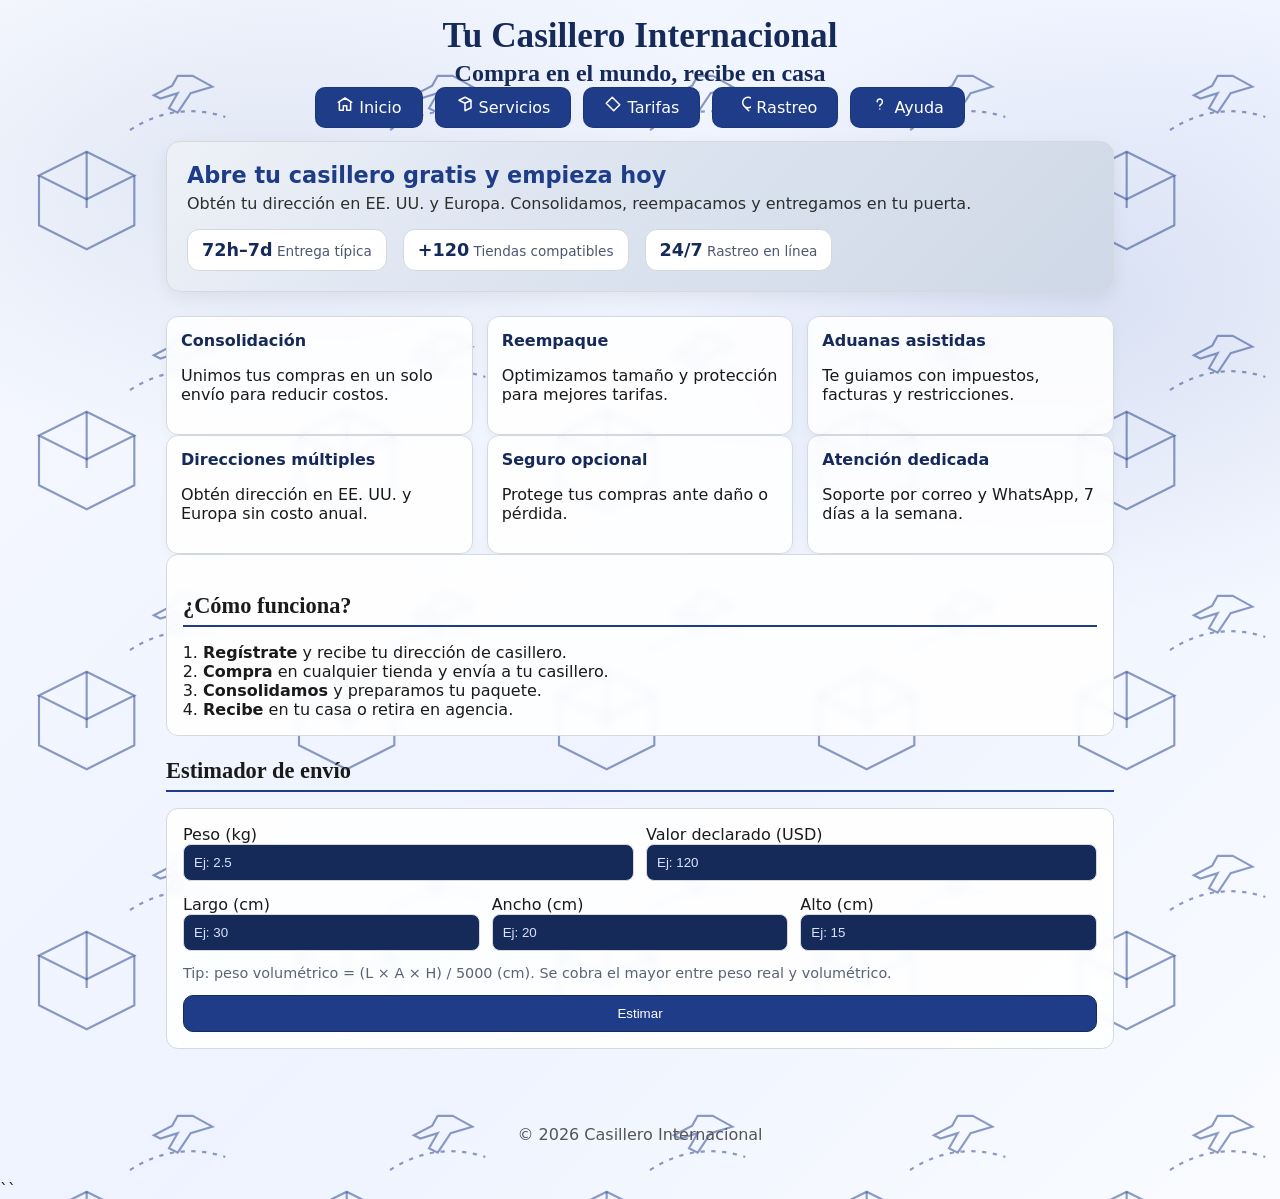
==== II Avance/index.html @ c9e2ac5c "Agregar archivos HTML, CSS y JS para la estructura del proyecto y eliminar diagramas de clases obsol" ====
<!DOCTYPE html>
<html lang="es">
<head>
  <meta charset="UTF-8" />
  <meta name="viewport" content="width=device-width, initial-scale=1" />
  <title>Casillero Internacional</title>
  <link rel="stylesheet" href="style.css" />
</head>

<body class="is-index">
  <header>
    <h1 id="main-title" class="title">Tu Casillero Internacional</h1>
    <h2 class="title">Compra en el mundo, recibe en casa</h2>

    <!-- Menú -->
    <nav class="nav-menu" aria-label="Navegación principal">
      <ul class="nav-list">
        
        <li>
  <a class="nav-item" href="index.html">
    <svg xmlns="http://www.w3.org/2000/svg" 
         width="18" height="18" 
         fill="none" 
         viewBox="0 0 24 24" 
         stroke="currentColor">
      <path stroke-linecap="round" stroke-linejoin="round" stroke-width="2"
        d="M3 9.75L12 4l9 5.75M4.5 10.5V19.5a.75.75 0 00.75.75h4.5v-6h4.5v6h4.5a.75.75 0 00.75-.75V10.5" />
    </svg>
    Inicio
  </a>
</li>
        <li>
  <a class="nav-item" href="#servicios">
    <svg xmlns="http://www.w3.org/2000/svg" 
         width="18" height="18" 
         fill="none" 
         viewBox="0 0 24 24" 
         stroke="currentColor">
      <path stroke-linecap="round" stroke-linejoin="round" stroke-width="2"
        d="M20 7l-8-4-8 4m16 0v10l-8 4m8-14l-8 4m0 0l-8-4m8 4v10" />
    </svg>
    Servicios
  </a>
</li>
        <li>
  <a class="nav-item" href="#tarifas">
    <svg xmlns="http://www.w3.org/2000/svg" 
         width="18" height="18" 
         fill="none" 
         viewBox="0 0 24 24" 
         stroke="currentColor">
      <path stroke-linecap="round" stroke-linejoin="round" stroke-width="2"
        d="M7 7h.01M3 11l8-8 10 10-8 8L3 11z" />
    </svg>
    Tarifas
  </a>
</li>
       <li>
  <a class="nav-item" href="rastreo.html">
    <svg xmlns="http://www.w3.org/2000/svg" 
         width="18" height="18" 
         fill="none" 
         viewBox="0 0 24 24" 
         stroke="currentColor">
      <path stroke-linecap="round" stroke-linejoin="round" stroke-width="2"
        d="M15 15l6 6m-6-6a7 7 0 1110-10 7 7 0 01-10 10z" />
    </svg>
    Rastreo
  </a>
</li>
        <li>
  <a class="nav-item" href="#ayuda">
    <svg xmlns="http://www.w3.org/2000/svg" 
         width="18" height="18" 
         fill="none" 
         viewBox="0 0 24 24" 
         stroke="currentColor">
      <path stroke-linecap="round" stroke-linejoin="round" stroke-width="2"
        d="M8.227 9a3.5 3.5 0 116.546 1.5c0 2-3 2-3 4m0 4h.01" />
    </svg>
    Ayuda
  </a>
</li>
      </ul>
    </nav>
  </header>

  <main>
    <section class="hero">
      <div class="hero-content">
        <h3>Abre tu casillero gratis y empieza hoy</h3>
        <p>Obtén tu dirección en EE. UU. y Europa. Consolidamos, reempacamos y entregamos en tu puerta.</p>

      <ul class="kpis">
        <li><strong>72h–7d</strong><span> Entrega típica</span></li>
        <li><strong>+120</strong><span> Tiendas compatibles</span></li>
        <li><strong>24/7</strong><span> Rastreo en línea</span></li>
      </ul>
    </section>

    <!-- Servicios (se queda en el index) -->
    <section id="servicios" class="cards-grid">
      <article class="card">
        <h4>Consolidación</h4>
        <p>Unimos tus compras en un solo envío para reducir costos.</p>
      </article>
      <article class="card">
        <h4>Reempaque</h4>
        <p>Optimizamos tamaño y protección para mejores tarifas.</p>
      </article>
      <article class="card">
        <h4>Aduanas asistidas</h4>
        <p>Te guiamos con impuestos, facturas y restricciones.</p>
      </article>
    </section>

    <!-- Tarjetas extra opcionales en servicios -->
    <section class="cards-grid">
      <article class="card">
        <h4>Direcciones múltiples</h4>
        <p>Obtén dirección en EE. UU. y Europa sin costo anual.</p>
      </article>
      <article class="card">
        <h4>Seguro opcional</h4>
        <p>Protege tus compras ante daño o pérdida.</p>
      </article>
      <article class="card">
        <h4>Atención dedicada</h4>
        <p>Soporte por correo y WhatsApp, 7 días a la semana.</p>
      </article>
    </section>

    <!-- ¿Cómo funciona? (informativo) -->
    <section class="steps">
      <h3 class="section-title">¿Cómo funciona?</h3>
      <ol>
        <li><strong>Regístrate</strong> y recibe tu dirección de casillero.</li>
        <li><strong>Compra</strong> en cualquier tienda y envía a tu casillero.</li>
        <li><strong>Consolidamos</strong> y preparamos tu paquete.</li>
        <li><strong>Recibe</strong> en tu casa o retira en agencia.</li>
      </ol>
    </section>

    <!-- Tarifas (se queda en el index) -->
    <section id="tarifas">
      <h3 class="section-title">Estimador de envío</h3>

      <!-- Estimador simple -->
      <form class="form-estimator" action="#">
        <div class="grid-2">
          <div>
            <label for="peso">Peso (kg)</label>
            <input class="form-input input-dark" type="number" id="peso" name="peso" min="0" step="0.1" placeholder="Ej: 2.5" required />
          </div>
          <div>
            <label for="valor">Valor declarado (USD)</label>
            <input class="form-input input-dark" type="number" id="valor" name="valor" min="0" step="1" placeholder="Ej: 120" required />
          </div>
        </div>

        <div class="grid-3">
          <div>
            <label for="largo">Largo (cm)</label>
            <input class="form-input input-dark" type="number" id="largo" min="0" step="1" placeholder="Ej: 30" />
          </div>
          <div>
            <label for="ancho">Ancho (cm)</label>
            <input class="form-input input-dark" type="number" id="ancho" min="0" step="1" placeholder="Ej: 20" />
          </div>
          <div>
            <label for="alto">Alto (cm)</label>
            <input class="form-input input-dark" type="number" id="alto" min="0" step="1" placeholder="Ej: 15" />
          </div>
        </div>

        <p class="hint">Tip: peso volumétrico = (L × A × H) / 5000 (cm). Se cobra el mayor entre peso real y volumétrico.</p>

        <button class="submit-button" type="submit">Estimar</button>
      </form>
    </section>
  </main>

  <footer class="footer">
    <p>&copy; 2026 Casillero Internacional </p>
  </footer>
</body>
</html>
``
---- II Avance/style.css ----
/* ----------------------  Paleta general ---------------------- */
:root {
  --color-bg: #f5f7fa;
  --color-primary: #1f3c88;
  --color-primary-dark: #162a5a;
  --color-secondary: #4a6fa5;
  --color-accent: #ffc857;
  --color-text: #1a1a1a;
  --color-white: #ffffff;
  --color-border: #d5d9df;
}

/* ----------------------  Base y layout ---------------------- */
body {
  background-color: var(--color-bg);
  margin: 0;
  font-family: system-ui, -apple-system, "Segoe UI", Roboto, Arial;
  color: var(--color-text);
}
body.is-index {
  /* No hace falta cambiar tu :root, usamos tu paleta */
  background-color: var(--color-bg);

  background-image:
    url("data:image/svg+xml,%3Csvg xmlns='http://www.w3.org/2000/svg' width='240' height='240' viewBox='0 0 240 240'%3E%3Cg fill='none' stroke='%231f3c88' stroke-opacity='0.50' stroke-width='2'%3E%3C!-- caja --%3E%3Cpath d='M36 162l44-22 44 22-44 22z'/%3E%3Cpath d='M36 162v46l44 22 44-22v-46'/%3E%3Cpath d='M80 140v52'/%3E%3C!-- avion (simple) --%3E%3Cpath d='M178 70l18 10-20 6-12 18-8-4 8-14-16 5-6-3 17-9 5-9z'/%3E%3C!-- linea punteada --%3E%3Cpath stroke-dasharray='4 6' d='M120 120c28-18 58-22 88-12'/%3E%3C/g%3E%3C/svg%3E"),
    radial-gradient(900px 500px at 20% 15%, rgba(74, 111, 165, 0.12), transparent 55%),
    radial-gradient(800px 520px at 85% 25%, rgba(31, 60, 136, 0.10), transparent 60%),
    linear-gradient(135deg, #f7f9ff 0%, #eef3ff 55%, #f9fbff 100%);

  background-repeat: repeat, no-repeat, no-repeat, no-repeat;
  background-size: 260px 260px, auto, auto, auto;
  background-position: 0 0, left top, right top, center;
}

/* Opcional: deja ver el fondo con transparencia sutil en tarjetas */
body.is-index .card,
body.is-index .steps,
body.is-index .form-box,
body.is-index .form-estimator,
body.is-index .form-track {
  background: rgba(255, 255, 255, 0.88);
  backdrop-filter: blur(4px);
}

main {
  max-width: 980px;
  margin: 0 auto 40px;
  padding: 0 16px;
  box-sizing: border-box;
}

/* ----------------------  Títulos ---------------------- */
.title {
  text-align: center;
  color: var(--color-primary-dark);
  font-family: "Times New Roman", serif;
  margin: 0;
}

#main-title {
  font-size: 2.2rem;
  margin: 1rem 0 0.25rem;
}

.section-title {
  font-family: "Times New Roman", serif;
  font-size: 1.4rem;
  font-weight: 700;
  padding-bottom: 6px;
  margin: 22px 0 16px;
  border-bottom: 2px solid var(--color-primary);
}

/* ----------------------  Menú ---------------------- */
.nav-list {
  list-style: none;
  padding: 0;
  margin: 0.5rem 0 1.5rem;
  display: flex;
  justify-content: center;
  gap: 12px;
  flex-wrap: wrap;
}

.nav-item,
.nav-menu a {
  text-decoration: none;
  background-color: var(--color-primary);
  padding: 10px 20px;
  border-radius: 10px;
  color: var(--color-white);
  transition: background-color 0.15s ease, transform 0.05s ease;
  border: 1px solid rgba(0, 0, 0, 0.1);
}

.nav-item:hover,
.nav-menu a:hover {
  background-color: var(--color-primary-dark);
}

.nav-item:active,
.nav-menu a:active {
  transform: translateY(1px);
}

/* ----------------------  Hero principal ---------------------- */
.hero {
  background: linear-gradient(135deg, #eef2f7 0%, #dfe6f2 35%, #cfd8e6 100%);
  border: 1px solid var(--color-border);
  border-radius: 14px;
  padding: 20px;
  margin: 14px 0 24px;
  box-shadow: 0 6px 18px rgba(0, 0, 0, 0.06);
}

.hero-content h3 {
  margin: 0 0 6px;
  font-size: 1.4rem;
  color: var(--color-primary);
}

.hero-content p {
  margin: 0 0 12px;
  color: #2e2e2e;
}

.cta {
  background: var(--color-secondary);
  padding: 10px 18px;
  border-radius: 10px;
  text-decoration: none;
  color: var(--color-white);
  display: inline-block;
  transition: background-color 0.15s ease;
}

.cta:hover {
  background: var(--color-primary-dark);
}

.kpis {
  margin: 16px 0 0;
  padding: 0;
  list-style: none;
  display: flex;
  gap: 16px;
  flex-wrap: wrap;
}

.kpis li {
  background: var(--color-white);
  border: 1px solid var(--color-border);
  border-radius: 12px;
  padding: 10px 14px;
  min-width: 120px;
  text-align: center;
}

.kpis strong {
  font-size: 1.1rem;
  color: var(--color-primary-dark);
}

.kpis span {
  font-size: 0.85rem;
  color: #4c5870;
}

/* ----------------------  Cards / Beneficios ---------------------- */
.cards-grid {
  display: grid;
  grid-template-columns: repeat(3, 1fr);
  gap: 14px;
}

.card {
  background: var(--color-white);
  border: 1px solid var(--color-border);
  border-radius: 12px;
  padding: 14px;
  box-shadow: 0 4px 12px rgba(0, 0, 0, 0.04);
}

.card h4 {
  margin: 0 0 6px;
  color: var(--color-primary-dark);
}

/* ----------------------  Pasos ---------------------- */
.steps {
  background: var(--color-white);
  border: 1px solid var(--color-border);
  border-radius: 12px;
  padding: 16px;
}

.steps ol {
  margin: 0;
  padding-left: 20px;
}

/* ----------------------  Formularios ---------------------- */
.form-box,
.form-estimator,
.form-track {
  background: var(--color-white);
  padding: 16px;
  border-radius: 12px;
  border: 1px solid var(--color-border);
  display: grid;
  gap: 14px;
}

.form-input {
  width: 100%;
  padding: 10px;
  border-radius: 8px;
  box-sizing: border-box;
  border: 1px solid var(--color-border);
}

.input-dark {
  background-color: var(--color-primary-dark);
  color: var(--color-white);
}

.input-dark::placeholder {
  color: #d9e3ff;
}

.submit-button {
  padding: 10px 20px;
  border-radius: 10px;
  border: 1px solid var(--color-primary-dark);
  background-color: var(--color-primary);
  color: var(--color-white);
  cursor: pointer;
  transition: background-color 0.15s ease;
}

.submit-button:hover {
  background-color: var(--color-primary-dark);
}

.grid-2 {
  display: grid;
  grid-template-columns: repeat(2, 1fr);
  gap: 12px;
}

.grid-3 {
  display: grid;
  grid-template-columns: repeat(3, 1fr);
  gap: 12px;
}

.hint {
  font-size: 0.9rem;
  color: #5a6477;
  margin: 0;
}

/* ----------------------  FAQ ---------------------- */
.faq {
  background: var(--color-white);
  border-radius: 10px;
  border: 1px solid var(--color-border);
  padding: 10px 14px;
  margin: 8px 0;
}

.faq summary {
  cursor: pointer;
  font-weight: 600;
}

/* ----------------------  Footer ---------------------- */
.footer {
  text-align: center;
  padding: 20px 0;
  color: #555;
}

/* ----------------------  Responsive ---------------------- */
@media (max-width: 860px) {
  .cards-grid {
    grid-template-columns: 1fr 1fr;
  }
}

@media (max-width: 560px) {
  #main-title {
    font-size: 1.8rem;
  }

  .cards-grid {
    grid-template-columns: 1fr;
  }

  .grid-2,
  .grid-3,
  .form-track {
    grid-template-columns: 1fr;
  }
}
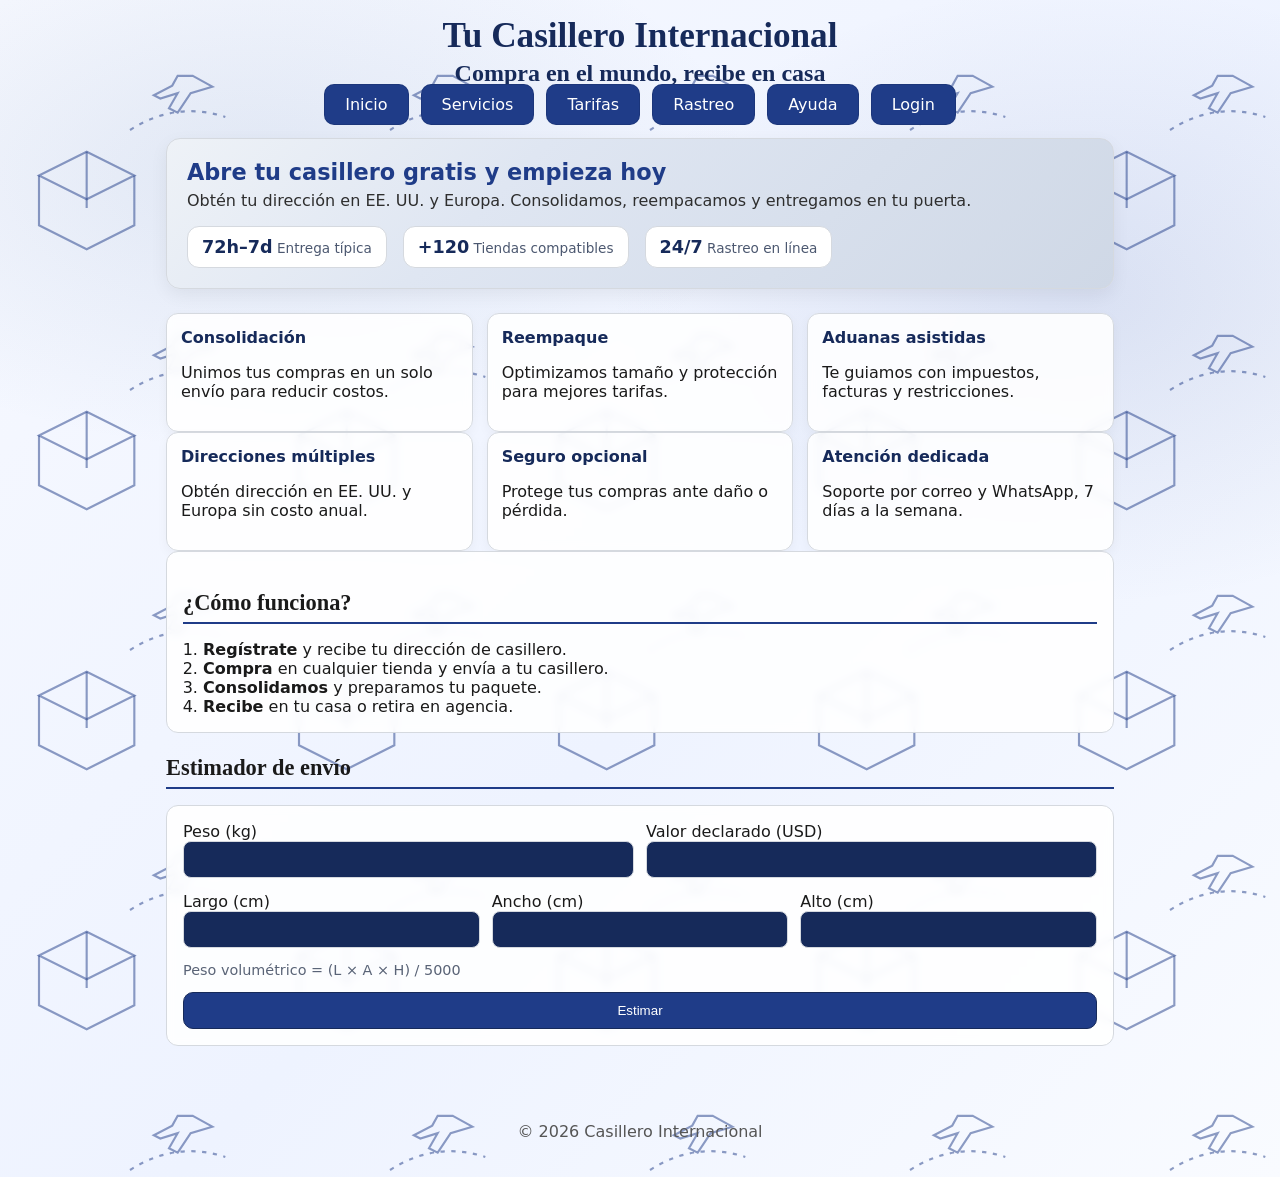
==== commit 7447e3ef: "Mejorar la estructura y formato del archivo index.html, simplificando el menú de navegación y ajusta" ====
--- a/II Avance/index.html
+++ b/II Avance/index.html
@@ -1,188 +1,160 @@
 <!DOCTYPE html>
+
 <html lang="es">
+
 <head>
-  <meta charset="UTF-8" />
-  <meta name="viewport" content="width=device-width, initial-scale=1" />
+  <meta charset="UTF-8">
+  <meta name="viewport" content="width=device-width, initial-scale=1">
   <title>Casillero Internacional</title>
-  <link rel="stylesheet" href="style.css" />
+  <link rel="stylesheet" href="style.css">
 </head>
 
 <body class="is-index">
+
   <header>
+
     <h1 id="main-title" class="title">Tu Casillero Internacional</h1>
     <h2 class="title">Compra en el mundo, recibe en casa</h2>
 
-    <!-- Menú -->
-    <nav class="nav-menu" aria-label="Navegación principal">
+    <nav class="nav-menu">
       <ul class="nav-list">
-        
-        <li>
-  <a class="nav-item" href="index.html">
-    <svg xmlns="http://www.w3.org/2000/svg" 
-         width="18" height="18" 
-         fill="none" 
-         viewBox="0 0 24 24" 
-         stroke="currentColor">
-      <path stroke-linecap="round" stroke-linejoin="round" stroke-width="2"
-        d="M3 9.75L12 4l9 5.75M4.5 10.5V19.5a.75.75 0 00.75.75h4.5v-6h4.5v6h4.5a.75.75 0 00.75-.75V10.5" />
-    </svg>
-    Inicio
-  </a>
-</li>
-        <li>
-  <a class="nav-item" href="#servicios">
-    <svg xmlns="http://www.w3.org/2000/svg" 
-         width="18" height="18" 
-         fill="none" 
-         viewBox="0 0 24 24" 
-         stroke="currentColor">
-      <path stroke-linecap="round" stroke-linejoin="round" stroke-width="2"
-        d="M20 7l-8-4-8 4m16 0v10l-8 4m8-14l-8 4m0 0l-8-4m8 4v10" />
-    </svg>
-    Servicios
-  </a>
-</li>
-        <li>
-  <a class="nav-item" href="#tarifas">
-    <svg xmlns="http://www.w3.org/2000/svg" 
-         width="18" height="18" 
-         fill="none" 
-         viewBox="0 0 24 24" 
-         stroke="currentColor">
-      <path stroke-linecap="round" stroke-linejoin="round" stroke-width="2"
-        d="M7 7h.01M3 11l8-8 10 10-8 8L3 11z" />
-    </svg>
-    Tarifas
-  </a>
-</li>
-       <li>
-  <a class="nav-item" href="rastreo.html">
-    <svg xmlns="http://www.w3.org/2000/svg" 
-         width="18" height="18" 
-         fill="none" 
-         viewBox="0 0 24 24" 
-         stroke="currentColor">
-      <path stroke-linecap="round" stroke-linejoin="round" stroke-width="2"
-        d="M15 15l6 6m-6-6a7 7 0 1110-10 7 7 0 01-10 10z" />
-    </svg>
-    Rastreo
-  </a>
-</li>
-        <li>
-  <a class="nav-item" href="#ayuda">
-    <svg xmlns="http://www.w3.org/2000/svg" 
-         width="18" height="18" 
-         fill="none" 
-         viewBox="0 0 24 24" 
-         stroke="currentColor">
-      <path stroke-linecap="round" stroke-linejoin="round" stroke-width="2"
-        d="M8.227 9a3.5 3.5 0 116.546 1.5c0 2-3 2-3 4m0 4h.01" />
-    </svg>
-    Ayuda
-  </a>
-</li>
+        <li><a class="nav-item" href="index.html">Inicio</a></li>
+        <li><a class="nav-item" href="#servicios">Servicios</a></li>
+        <li><a class="nav-item" href="#tarifas">Tarifas</a></li>
+        <li><a class="nav-item" href="rastreo.html">Rastreo</a></li>
+        <li><a class="nav-item" href="#ayuda">Ayuda</a></li>
+        <li><a class="nav-item" href="login.html">Login</a></li>
       </ul>
     </nav>
+
   </header>
 
   <main>
+
     <section class="hero">
       <div class="hero-content">
+
         <h3>Abre tu casillero gratis y empieza hoy</h3>
         <p>Obtén tu dirección en EE. UU. y Europa. Consolidamos, reempacamos y entregamos en tu puerta.</p>
 
-      <ul class="kpis">
-        <li><strong>72h–7d</strong><span> Entrega típica</span></li>
-        <li><strong>+120</strong><span> Tiendas compatibles</span></li>
-        <li><strong>24/7</strong><span> Rastreo en línea</span></li>
-      </ul>
+        <ul class="kpis">
+          <li><strong>72h–7d</strong><span> Entrega típica</span></li>
+          <li><strong>+120</strong><span> Tiendas compatibles</span></li>
+          <li><strong>24/7</strong><span> Rastreo en línea</span></li>
+        </ul>
+
+      </div>
     </section>
 
-    <!-- Servicios (se queda en el index) -->
     <section id="servicios" class="cards-grid">
+
       <article class="card">
         <h4>Consolidación</h4>
         <p>Unimos tus compras en un solo envío para reducir costos.</p>
       </article>
+
       <article class="card">
         <h4>Reempaque</h4>
         <p>Optimizamos tamaño y protección para mejores tarifas.</p>
       </article>
+
       <article class="card">
         <h4>Aduanas asistidas</h4>
         <p>Te guiamos con impuestos, facturas y restricciones.</p>
       </article>
+
     </section>
 
-    <!-- Tarjetas extra opcionales en servicios -->
     <section class="cards-grid">
+
       <article class="card">
         <h4>Direcciones múltiples</h4>
         <p>Obtén dirección en EE. UU. y Europa sin costo anual.</p>
       </article>
+
       <article class="card">
         <h4>Seguro opcional</h4>
         <p>Protege tus compras ante daño o pérdida.</p>
       </article>
+
       <article class="card">
         <h4>Atención dedicada</h4>
         <p>Soporte por correo y WhatsApp, 7 días a la semana.</p>
       </article>
+
     </section>
 
-    <!-- ¿Cómo funciona? (informativo) -->
     <section class="steps">
       <h3 class="section-title">¿Cómo funciona?</h3>
+
       <ol>
         <li><strong>Regístrate</strong> y recibe tu dirección de casillero.</li>
         <li><strong>Compra</strong> en cualquier tienda y envía a tu casillero.</li>
         <li><strong>Consolidamos</strong> y preparamos tu paquete.</li>
         <li><strong>Recibe</strong> en tu casa o retira en agencia.</li>
       </ol>
+
     </section>
 
-    <!-- Tarifas (se queda en el index) -->
     <section id="tarifas">
+
       <h3 class="section-title">Estimador de envío</h3>
 
-      <!-- Estimador simple -->
-      <form class="form-estimator" action="#">
+      <form class="form-estimator">
+
         <div class="grid-2">
+
           <div>
-            <label for="peso">Peso (kg)</label>
-            <input class="form-input input-dark" type="number" id="peso" name="peso" min="0" step="0.1" placeholder="Ej: 2.5" required />
+            <label>Peso (kg)</label>
+            <input class="form-input input-dark" type="number" id="peso" step="0.1" required>
           </div>
+
           <div>
-            <label for="valor">Valor declarado (USD)</label>
-            <input class="form-input input-dark" type="number" id="valor" name="valor" min="0" step="1" placeholder="Ej: 120" required />
+            <label>Valor declarado (USD)</label>
+            <input class="form-input input-dark" type="number" id="valor" required>
           </div>
+
         </div>
 
         <div class="grid-3">
+
           <div>
-            <label for="largo">Largo (cm)</label>
-            <input class="form-input input-dark" type="number" id="largo" min="0" step="1" placeholder="Ej: 30" />
+            <label>Largo (cm)</label>
+            <input class="form-input input-dark" type="number" id="largo">
           </div>
+
           <div>
-            <label for="ancho">Ancho (cm)</label>
-            <input class="form-input input-dark" type="number" id="ancho" min="0" step="1" placeholder="Ej: 20" />
+            <label>Ancho (cm)</label>
+            <input class="form-input input-dark" type="number" id="ancho">
           </div>
+
           <div>
-            <label for="alto">Alto (cm)</label>
-            <input class="form-input input-dark" type="number" id="alto" min="0" step="1" placeholder="Ej: 15" />
+            <label>Alto (cm)</label>
+            <input class="form-input input-dark" type="number" id="alto">
           </div>
+
         </div>
 
-        <p class="hint">Tip: peso volumétrico = (L × A × H) / 5000 (cm). Se cobra el mayor entre peso real y volumétrico.</p>
+        <p class="hint">
+          Peso volumétrico = (L × A × H) / 5000
+        </p>
 
-        <button class="submit-button" type="submit">Estimar</button>
+        <button class="submit-button">Estimar</button>
+
       </form>
+
+      <div id="estimador-resultado" class="resultado-box"></div>
+
     </section>
+
   </main>
 
   <footer class="footer">
-    <p>&copy; 2026 Casillero Internacional </p>
+    <p>© 2026 Casillero Internacional</p>
   </footer>
+
+  <script src="main.js"></script>
+
 </body>
-</html>
-``+
+</html>
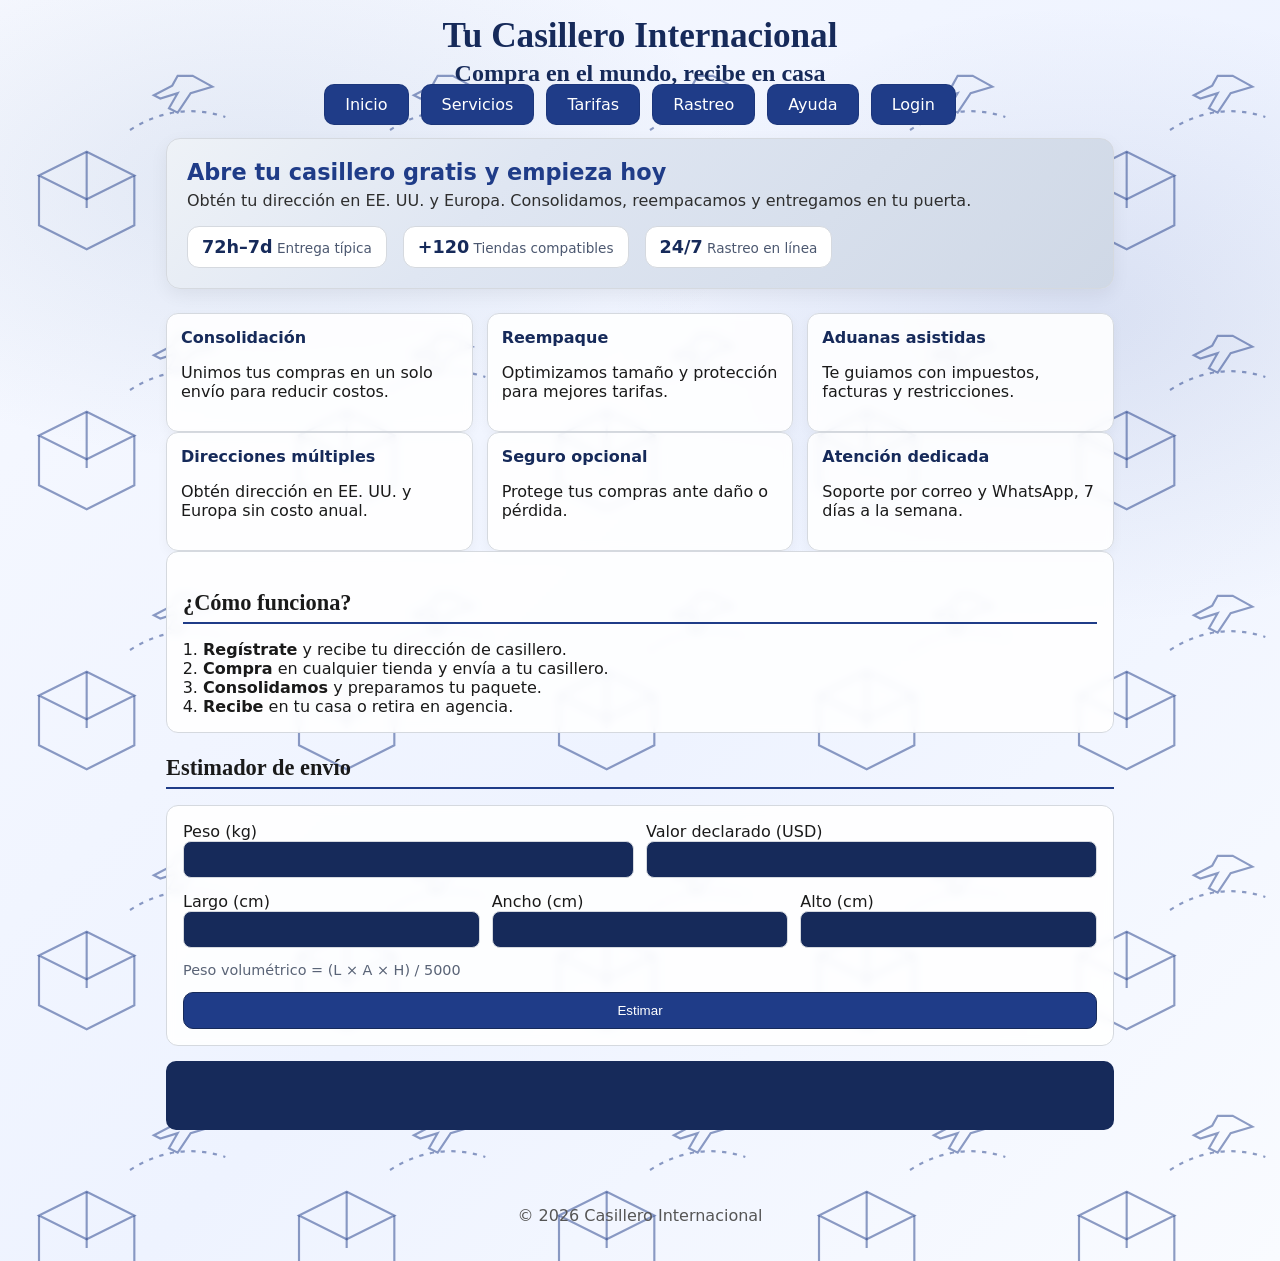
==== commit a45dadb0: "Mejorar la interfaz de usuario en las páginas de login y registro, añadiendo enlaces para crear cuen" ====
--- a/II Avance/index.html
+++ b/II Avance/index.html
@@ -30,10 +30,8 @@
   </header>
 
   <main>
-
     <section class="hero">
       <div class="hero-content">
-
         <h3>Abre tu casillero gratis y empieza hoy</h3>
         <p>Obtén tu dirección en EE. UU. y Europa. Consolidamos, reempacamos y entregamos en tu puerta.</p>
 
@@ -42,12 +40,10 @@
           <li><strong>+120</strong><span> Tiendas compatibles</span></li>
           <li><strong>24/7</strong><span> Rastreo en línea</span></li>
         </ul>
-
       </div>
     </section>
 
     <section id="servicios" class="cards-grid">
-
       <article class="card">
         <h4>Consolidación</h4>
         <p>Unimos tus compras en un solo envío para reducir costos.</p>
@@ -62,11 +58,9 @@
         <h4>Aduanas asistidas</h4>
         <p>Te guiamos con impuestos, facturas y restricciones.</p>
       </article>
-
     </section>
 
     <section class="cards-grid">
-
       <article class="card">
         <h4>Direcciones múltiples</h4>
         <p>Obtén dirección en EE. UU. y Europa sin costo anual.</p>
@@ -81,7 +75,6 @@
         <h4>Atención dedicada</h4>
         <p>Soporte por correo y WhatsApp, 7 días a la semana.</p>
       </article>
-
     </section>
 
     <section class="steps">
@@ -101,9 +94,7 @@
       <h3 class="section-title">Estimador de envío</h3>
 
       <form class="form-estimator">
-
         <div class="grid-2">
-
           <div>
             <label>Peso (kg)</label>
             <input class="form-input input-dark" type="number" id="peso" step="0.1" required>
@@ -142,11 +133,8 @@
         <button class="submit-button">Estimar</button>
 
       </form>
-
       <div id="estimador-resultado" class="resultado-box"></div>
-
     </section>
-
   </main>
 
   <footer class="footer">
@@ -154,7 +142,6 @@
   </footer>
 
   <script src="main.js"></script>
-
 </body>
 
 </html>
--- a/II Avance/style.css
+++ b/II Avance/style.css
@@ -260,6 +260,19 @@
   margin: 0;
 }
 
+.resultado-box {
+  margin-top: 15px;
+  background-color: #162a5a;   
+  color: white;
+  padding: 12px;
+  border-radius: 10px;
+  min-height: 45px;
+  display: flex;
+  align-items: center;
+  font-size: 0.95rem;
+
+}
+
 /* ----------------------  FAQ ---------------------- */
 .faq {
   background: var(--color-white);
@@ -302,4 +315,32 @@
   .form-track {
     grid-template-columns: 1fr;
   }
-}+}
+
+/* ----------------------  log in ---------------------- */
+.login-extra{
+text-align:center;
+margin-top:15px;
+color:#ccc;
+}
+
+.login-extra a{
+color:#4da3ff;
+text-decoration:none;
+font-weight:bold;
+}
+
+.login-extra a:hover{
+text-decoration:underline;
+}
+
+.btn-login{
+display:block;
+margin:20px auto;
+}
+
+/* ----------------------  Registro ---------------------- */
+.btn-registro{
+display:block;
+margin:20px auto;
+}
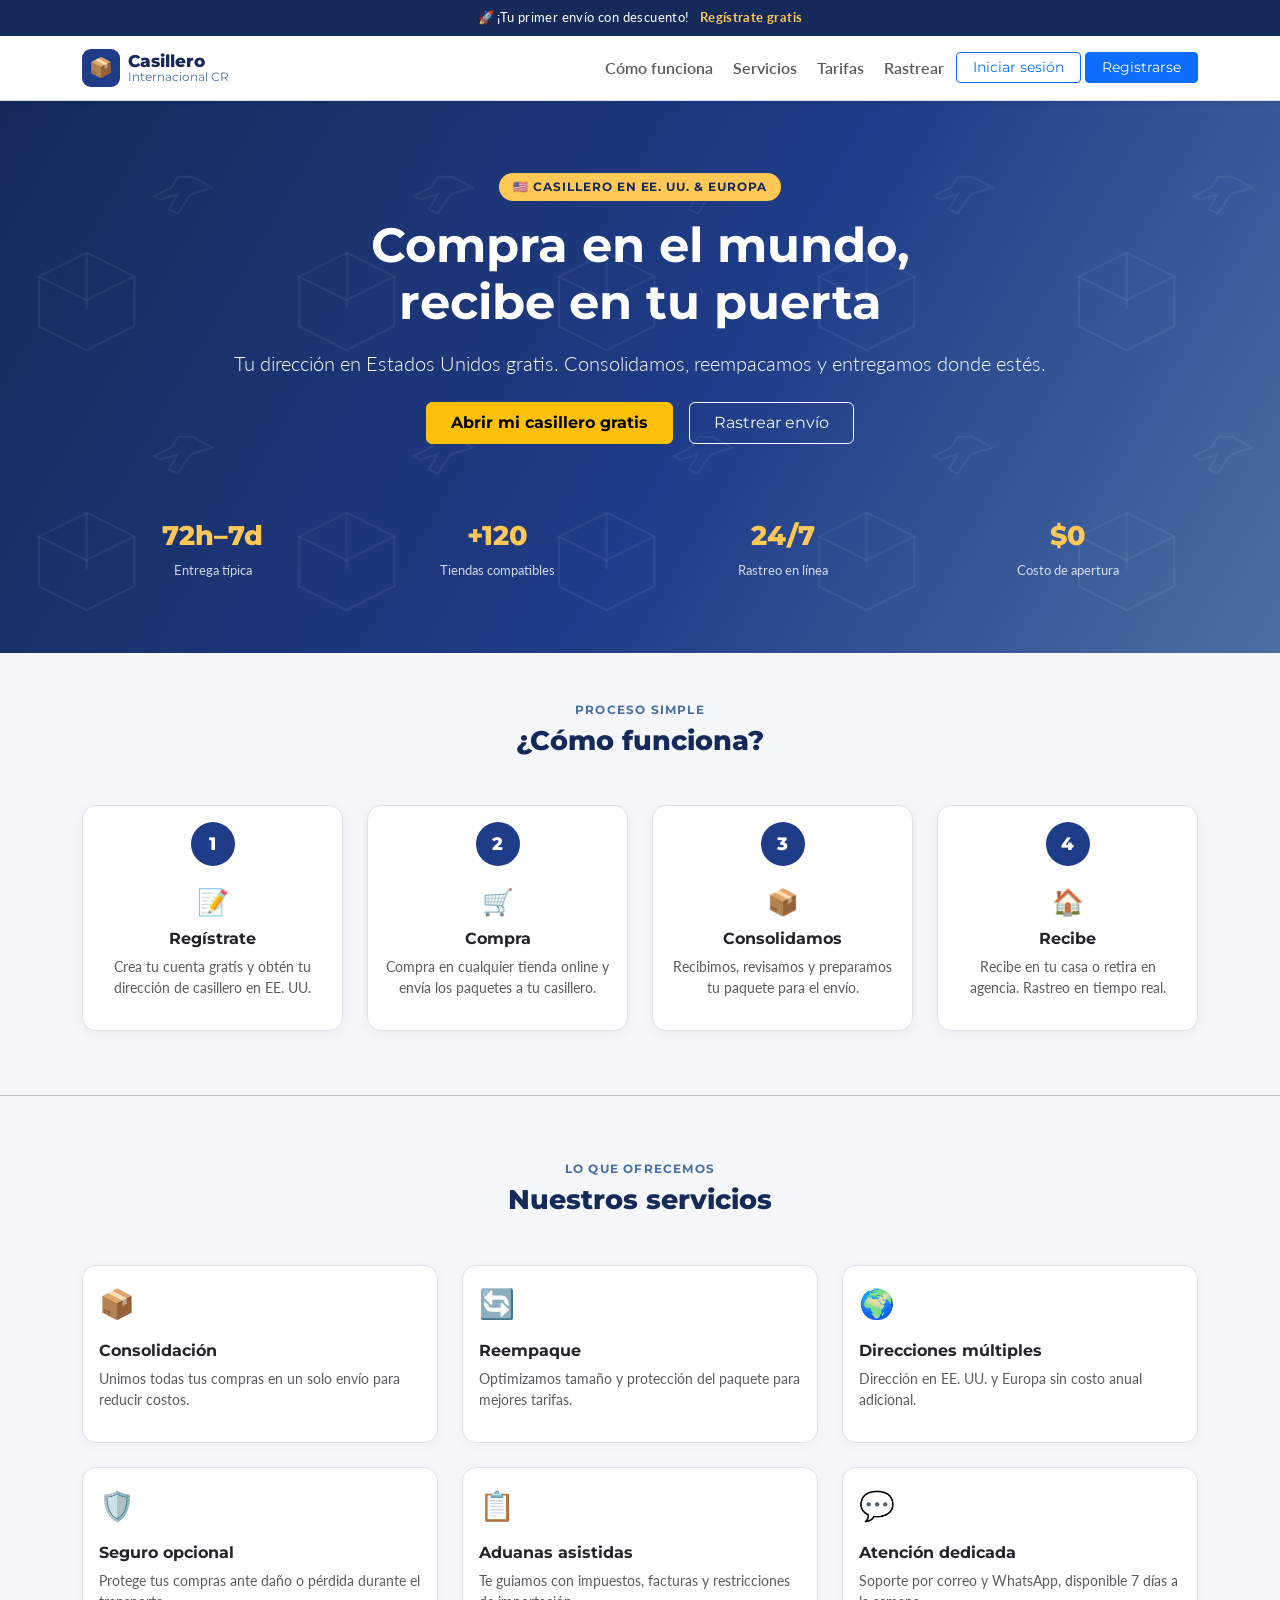
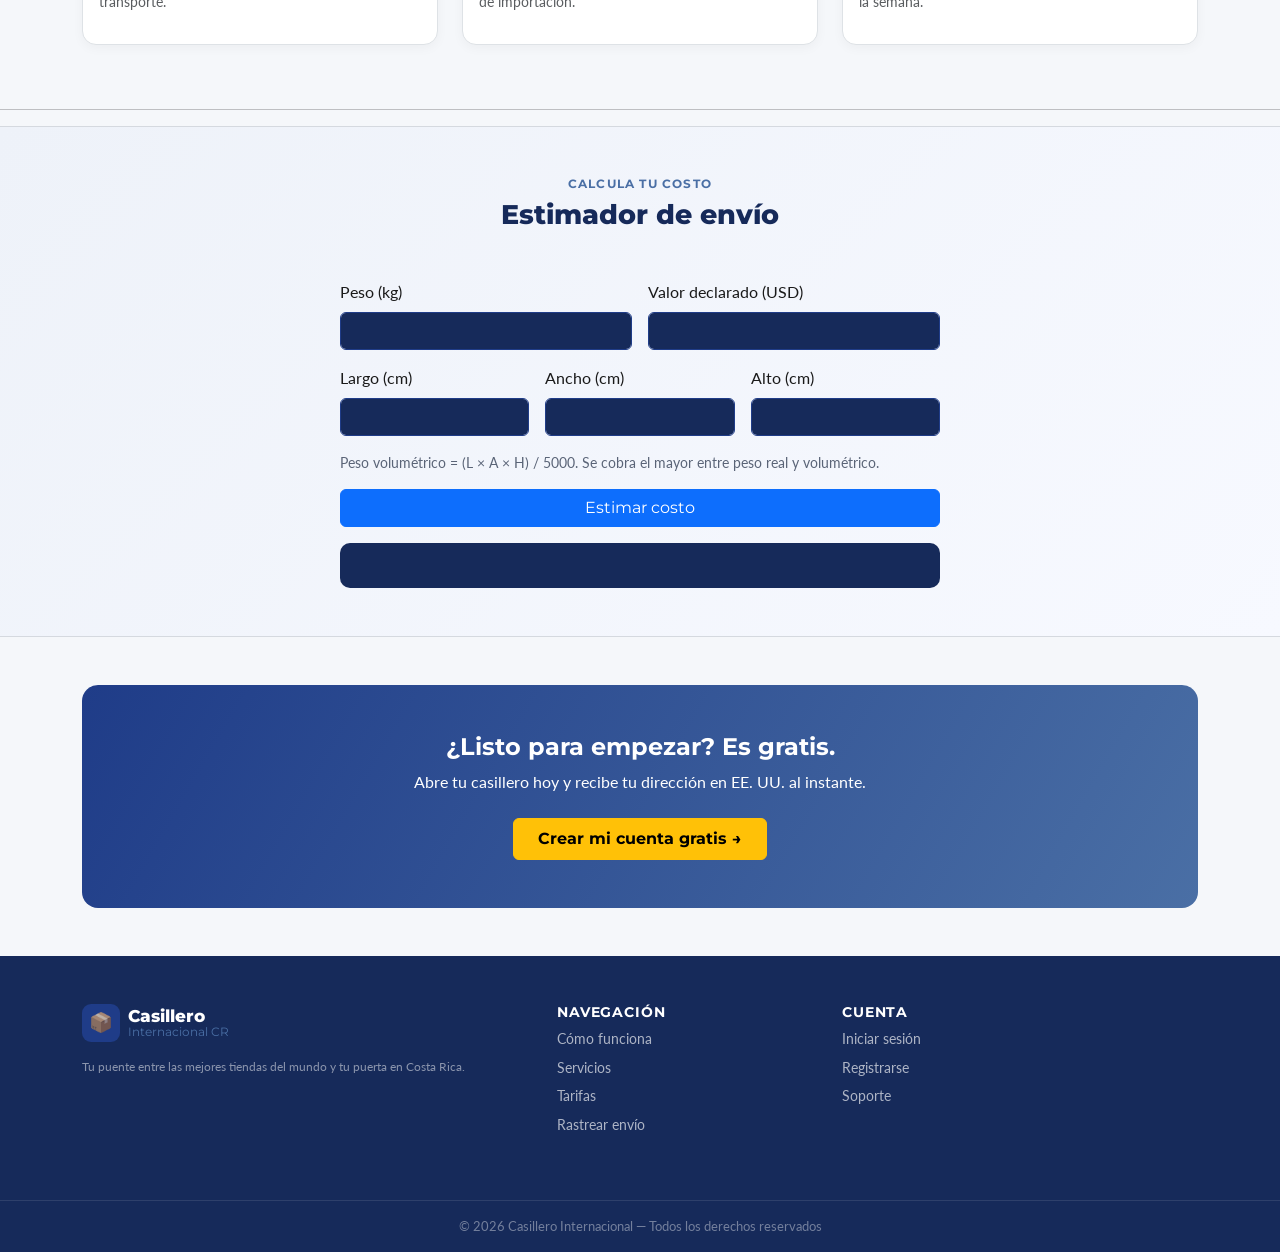
==== commit b5e2e097: "feat: Add dynamic navbar and contact form functionality - Implemented a dynamic navbar that changes " ====
--- a/II Avance/index.html
+++ b/II Avance/index.html
@@ -1,147 +1,300 @@
 <!DOCTYPE html>
-
 <html lang="es">
 
 <head>
   <meta charset="UTF-8">
   <meta name="viewport" content="width=device-width, initial-scale=1">
   <title>Casillero Internacional</title>
+
+  <!-- Bootstrap 5 -->
+  <link href="https://cdn.jsdelivr.net/npm/bootstrap@5.3.3/dist/css/bootstrap.min.css" rel="stylesheet">
+  <!-- Estilos propios (solo lo que Bootstrap no cubre) -->
   <link rel="stylesheet" href="style.css">
 </head>
 
-<body class="is-index">
-
-  <header>
-
-    <h1 id="main-title" class="title">Tu Casillero Internacional</h1>
-    <h2 class="title">Compra en el mundo, recibe en casa</h2>
-
-    <nav class="nav-menu">
-      <ul class="nav-list">
-        <li><a class="nav-item" href="index.html">Inicio</a></li>
-        <li><a class="nav-item" href="#servicios">Servicios</a></li>
-        <li><a class="nav-item" href="#tarifas">Tarifas</a></li>
-        <li><a class="nav-item" href="rastreo.html">Rastreo</a></li>
-        <li><a class="nav-item" href="#ayuda">Ayuda</a></li>
-        <li><a class="nav-item" href="login.html">Login</a></li>
-      </ul>
-    </nav>
-
-  </header>
-
-  <main>
-    <section class="hero">
-      <div class="hero-content">
-        <h3>Abre tu casillero gratis y empieza hoy</h3>
-        <p>Obtén tu dirección en EE. UU. y Europa. Consolidamos, reempacamos y entregamos en tu puerta.</p>
-
-        <ul class="kpis">
-          <li><strong>72h–7d</strong><span> Entrega típica</span></li>
-          <li><strong>+120</strong><span> Tiendas compatibles</span></li>
-          <li><strong>24/7</strong><span> Rastreo en línea</span></li>
+<body>
+
+  <!-- Topbar -->
+  <div class="topbar text-center py-2 px-3">
+    🚀 ¡Tu primer envío con descuento! &nbsp;
+    <a href="registro.html">Regístrate gratis</a>
+  </div>
+
+  <!-- Navbar Bootstrap -->
+  <nav class="navbar navbar-expand-lg bg-white border-bottom shadow-sm sticky-top">
+    <div class="container">
+
+      <!-- Brand / Logo -->
+      <a class="navbar-brand d-flex align-items-center gap-2" href="index.html">
+        <div class="brand-icon">📦</div>
+        <div class="brand-name">
+          Casillero
+          <span>Internacional CR</span>
+        </div>
+      </a>
+
+      <!-- Botón hamburguesa (móvil) -->
+      <button class="navbar-toggler" type="button"
+        data-bs-toggle="collapse" data-bs-target="#mainNav"
+        aria-controls="mainNav" aria-expanded="false" aria-label="Abrir menú">
+        <span class="navbar-toggler-icon"></span>
+      </button>
+
+      <!-- Links -->
+      <div class="collapse navbar-collapse" id="mainNav">
+        <ul class="navbar-nav ms-auto align-items-lg-center gap-lg-1">
+          <li class="nav-item"><a class="nav-link fw-semibold" href="#como-funciona">Cómo funciona</a></li>
+          <li class="nav-item"><a class="nav-link fw-semibold" href="#servicios">Servicios</a></li>
+          <li class="nav-item"><a class="nav-link fw-semibold" href="#estimador">Tarifas</a></li>
+          <li class="nav-item"><a class="nav-link fw-semibold" href="rastreo.html">Rastrear</a></li>
+          <li class="nav-item">
+            <a class="btn btn-outline-primary btn-sm px-3" href="login.html">Iniciar sesión</a>
+          </li>
+          <li class="nav-item">
+            <a class="btn btn-primary btn-sm px-3 text-white" href="registro.html">Registrarse</a>
+          </li>
         </ul>
       </div>
-    </section>
-
-    <section id="servicios" class="cards-grid">
-      <article class="card">
-        <h4>Consolidación</h4>
-        <p>Unimos tus compras en un solo envío para reducir costos.</p>
-      </article>
-
-      <article class="card">
-        <h4>Reempaque</h4>
-        <p>Optimizamos tamaño y protección para mejores tarifas.</p>
-      </article>
-
-      <article class="card">
-        <h4>Aduanas asistidas</h4>
-        <p>Te guiamos con impuestos, facturas y restricciones.</p>
-      </article>
-    </section>
-
-    <section class="cards-grid">
-      <article class="card">
-        <h4>Direcciones múltiples</h4>
-        <p>Obtén dirección en EE. UU. y Europa sin costo anual.</p>
-      </article>
-
-      <article class="card">
-        <h4>Seguro opcional</h4>
-        <p>Protege tus compras ante daño o pérdida.</p>
-      </article>
-
-      <article class="card">
-        <h4>Atención dedicada</h4>
-        <p>Soporte por correo y WhatsApp, 7 días a la semana.</p>
-      </article>
-    </section>
-
-    <section class="steps">
-      <h3 class="section-title">¿Cómo funciona?</h3>
-
-      <ol>
-        <li><strong>Regístrate</strong> y recibe tu dirección de casillero.</li>
-        <li><strong>Compra</strong> en cualquier tienda y envía a tu casillero.</li>
-        <li><strong>Consolidamos</strong> y preparamos tu paquete.</li>
-        <li><strong>Recibe</strong> en tu casa o retira en agencia.</li>
-      </ol>
-
-    </section>
-
-    <section id="tarifas">
-
-      <h3 class="section-title">Estimador de envío</h3>
-
-      <form class="form-estimator">
-        <div class="grid-2">
-          <div>
-            <label>Peso (kg)</label>
-            <input class="form-input input-dark" type="number" id="peso" step="0.1" required>
-          </div>
-
-          <div>
-            <label>Valor declarado (USD)</label>
-            <input class="form-input input-dark" type="number" id="valor" required>
-          </div>
-
-        </div>
-
-        <div class="grid-3">
-
-          <div>
-            <label>Largo (cm)</label>
-            <input class="form-input input-dark" type="number" id="largo">
-          </div>
-
-          <div>
-            <label>Ancho (cm)</label>
-            <input class="form-input input-dark" type="number" id="ancho">
-          </div>
-
-          <div>
-            <label>Alto (cm)</label>
-            <input class="form-input input-dark" type="number" id="alto">
-          </div>
-
-        </div>
-
-        <p class="hint">
-          Peso volumétrico = (L × A × H) / 5000
-        </p>
-
-        <button class="submit-button">Estimar</button>
-
+
+    </div>
+  </nav>
+
+  <!-- Hero -->
+  <section class="hero-new text-center text-white py-5">
+    <div class="container py-4">
+      <span class="hero-badge mb-3 d-inline-block">🇺🇸 Casillero en EE. UU. &amp; Europa</span>
+      <h1 class="display-5 fw-bold mb-3">Compra en el mundo,<br>recibe en tu puerta</h1>
+      <p class="lead mb-4 opacity-90">Tu dirección en Estados Unidos gratis. Consolidamos, reempacamos y entregamos donde estés.</p>
+      <div class="d-flex gap-3 justify-content-center flex-wrap mb-5">
+        <a href="registro.html" class="btn btn-warning fw-bold px-4 py-2">Abrir mi casillero gratis</a>
+        <a href="rastreo.html" class="btn btn-outline-light px-4 py-2">Rastrear envío</a>
+      </div>
+      <!-- Stats -->
+      <div class="row justify-content-center g-4 mt-2">
+        <div class="col-6 col-sm-3">
+          <div class="hero-stat">
+            <strong>72h–7d</strong>
+            <span>Entrega típica</span>
+          </div>
+        </div>
+        <div class="col-6 col-sm-3">
+          <div class="hero-stat">
+            <strong>+120</strong>
+            <span>Tiendas compatibles</span>
+          </div>
+        </div>
+        <div class="col-6 col-sm-3">
+          <div class="hero-stat">
+            <strong>24/7</strong>
+            <span>Rastreo en línea</span>
+          </div>
+        </div>
+        <div class="col-6 col-sm-3">
+          <div class="hero-stat">
+            <strong>$0</strong>
+            <span>Costo de apertura</span>
+          </div>
+        </div>
+      </div>
+    </div>
+  </section>
+
+  <!-- Cómo funciona -->
+  <section class="py-5" id="como-funciona">
+    <div class="container">
+      <p class="section-label text-center">Proceso simple</p>
+      <h2 class="section-heading text-center mb-5">¿Cómo funciona?</h2>
+
+      <div class="row g-4">
+        <div class="col-12 col-sm-6 col-lg-3">
+          <div class="card h-100 text-center p-3 border step-card">
+            <div class="step-num mx-auto mb-3">1</div>
+            <div class="step-icon">📝</div>
+            <h4 class="fw-bold fs-6 mt-2">Regístrate</h4>
+            <p class="text-muted small">Crea tu cuenta gratis y obtén tu dirección de casillero en EE. UU.</p>
+          </div>
+        </div>
+        <div class="col-12 col-sm-6 col-lg-3">
+          <div class="card h-100 text-center p-3 border step-card">
+            <div class="step-num mx-auto mb-3">2</div>
+            <div class="step-icon">🛒</div>
+            <h4 class="fw-bold fs-6 mt-2">Compra</h4>
+            <p class="text-muted small">Compra en cualquier tienda online y envía los paquetes a tu casillero.</p>
+          </div>
+        </div>
+        <div class="col-12 col-sm-6 col-lg-3">
+          <div class="card h-100 text-center p-3 border step-card">
+            <div class="step-num mx-auto mb-3">3</div>
+            <div class="step-icon">📦</div>
+            <h4 class="fw-bold fs-6 mt-2">Consolidamos</h4>
+            <p class="text-muted small">Recibimos, revisamos y preparamos tu paquete para el envío.</p>
+          </div>
+        </div>
+        <div class="col-12 col-sm-6 col-lg-3">
+          <div class="card h-100 text-center p-3 border step-card">
+            <div class="step-num mx-auto mb-3">4</div>
+            <div class="step-icon">🏠</div>
+            <h4 class="fw-bold fs-6 mt-2">Recibe</h4>
+            <p class="text-muted small">Recibe en tu casa o retira en agencia. Rastreo en tiempo real.</p>
+          </div>
+        </div>
+      </div>
+    </div>
+  </section>
+
+  <hr>
+
+  <!-- Servicios -->
+  <section class="py-5" id="servicios">
+    <div class="container">
+      <p class="section-label text-center">Lo que ofrecemos</p>
+      <h2 class="section-heading text-center mb-5">Nuestros servicios</h2>
+
+      <div class="row g-4">
+        <div class="col-12 col-sm-6 col-lg-4">
+          <div class="card h-100 p-3 border service-card">
+            <div class="service-icon">📦</div>
+            <h4 class="fw-bold fs-6 mt-2">Consolidación</h4>
+            <p class="text-muted small">Unimos todas tus compras en un solo envío para reducir costos.</p>
+          </div>
+        </div>
+        <div class="col-12 col-sm-6 col-lg-4">
+          <div class="card h-100 p-3 border service-card">
+            <div class="service-icon">🔄</div>
+            <h4 class="fw-bold fs-6 mt-2">Reempaque</h4>
+            <p class="text-muted small">Optimizamos tamaño y protección del paquete para mejores tarifas.</p>
+          </div>
+        </div>
+        <div class="col-12 col-sm-6 col-lg-4">
+          <div class="card h-100 p-3 border service-card">
+            <div class="service-icon">🌍</div>
+            <h4 class="fw-bold fs-6 mt-2">Direcciones múltiples</h4>
+            <p class="text-muted small">Dirección en EE. UU. y Europa sin costo anual adicional.</p>
+          </div>
+        </div>
+        <div class="col-12 col-sm-6 col-lg-4">
+          <div class="card h-100 p-3 border service-card">
+            <div class="service-icon">🛡️</div>
+            <h4 class="fw-bold fs-6 mt-2">Seguro opcional</h4>
+            <p class="text-muted small">Protege tus compras ante daño o pérdida durante el transporte.</p>
+          </div>
+        </div>
+        <div class="col-12 col-sm-6 col-lg-4">
+          <div class="card h-100 p-3 border service-card">
+            <div class="service-icon">📋</div>
+            <h4 class="fw-bold fs-6 mt-2">Aduanas asistidas</h4>
+            <p class="text-muted small">Te guiamos con impuestos, facturas y restricciones de importación.</p>
+          </div>
+        </div>
+        <div class="col-12 col-sm-6 col-lg-4">
+          <div class="card h-100 p-3 border service-card">
+            <div class="service-icon">💬</div>
+            <h4 class="fw-bold fs-6 mt-2">Atención dedicada</h4>
+            <p class="text-muted small">Soporte por correo y WhatsApp, disponible 7 días a la semana.</p>
+          </div>
+        </div>
+      </div>
+    </div>
+  </section>
+
+  <hr>
+
+  <!-- Estimador -->
+  <section class="estimator-wrap py-5" id="estimador">
+    <div class="container">
+      <p class="section-label text-center">Calcula tu costo</p>
+      <h2 class="section-heading text-center mb-5">Estimador de envío</h2>
+
+      <form class="form-estimator mx-auto" style="max-width:600px;">
+        <div class="row g-3 mb-3">
+          <div class="col-6">
+            <label class="form-label">Peso (kg)</label>
+            <input class="form-control input-dark" type="number" id="peso" step="0.1" required>
+          </div>
+          <div class="col-6">
+            <label class="form-label">Valor declarado (USD)</label>
+            <input class="form-control input-dark" type="number" id="valor" required>
+          </div>
+        </div>
+
+        <div class="row g-3 mb-3">
+          <div class="col-4">
+            <label class="form-label">Largo (cm)</label>
+            <input class="form-control input-dark" type="number" id="largo">
+          </div>
+          <div class="col-4">
+            <label class="form-label">Ancho (cm)</label>
+            <input class="form-control input-dark" type="number" id="ancho">
+          </div>
+          <div class="col-4">
+            <label class="form-label">Alto (cm)</label>
+            <input class="form-control input-dark" type="number" id="alto">
+          </div>
+        </div>
+
+        <p class="hint mb-3">Peso volumétrico = (L × A × H) / 5000. Se cobra el mayor entre peso real y volumétrico.</p>
+
+        <button class="btn btn-primary w-100" type="submit">Estimar costo</button>
       </form>
-      <div id="estimador-resultado" class="resultado-box"></div>
-    </section>
-  </main>
-
-  <footer class="footer">
-    <p>© 2026 Casillero Internacional</p>
+
+      <div id="estimador-resultado" class="resultado-box mx-auto mt-3" style="max-width:600px;"></div>
+    </div>
+  </section>
+
+  <!-- CTA Banner -->
+  <div class="container py-5">
+    <div class="cta-banner text-center text-white rounded-4 p-5">
+      <h3 class="fw-bold fs-4 mb-2">¿Listo para empezar? Es gratis.</h3>
+      <p class="mb-4 opacity-90">Abre tu casillero hoy y recibe tu dirección en EE. UU. al instante.</p>
+      <a href="registro.html" class="btn btn-warning fw-bold px-4 py-2">Crear mi cuenta gratis →</a>
+    </div>
+  </div>
+
+  <!-- Footer -->
+  <footer class="site-footer">
+    <div class="container py-5">
+      <div class="row g-4">
+
+        <div class="col-12 col-lg-5">
+          <div class="d-flex align-items-center gap-2 mb-3">
+            <div class="brand-icon">📦</div>
+            <div class="brand-name text-white">
+              Casillero
+              <span>Internacional CR</span>
+            </div>
+          </div>
+          <p class="text-white-50 small">Tu puente entre las mejores tiendas del mundo y tu puerta en Costa Rica.</p>
+        </div>
+
+        <div class="col-6 col-lg-3">
+          <h5 class="footer-col-title">Navegación</h5>
+          <ul class="list-unstyled">
+            <li class="mb-2"><a href="#como-funciona" class="footer-link">Cómo funciona</a></li>
+            <li class="mb-2"><a href="#servicios" class="footer-link">Servicios</a></li>
+            <li class="mb-2"><a href="#estimador" class="footer-link">Tarifas</a></li>
+            <li class="mb-2"><a href="rastreo.html" class="footer-link">Rastrear envío</a></li>
+          </ul>
+        </div>
+
+        <div class="col-6 col-lg-3">
+          <h5 class="footer-col-title">Cuenta</h5>
+          <ul class="list-unstyled">
+            <li class="mb-2"><a href="login.html" class="footer-link">Iniciar sesión</a></li>
+            <li class="mb-2"><a href="registro.html" class="footer-link">Registrarse</a></li>
+            <li class="mb-2"><a href="#" class="footer-link">Soporte</a></li>
+          </ul>
+        </div>
+
+      </div>
+    </div>
+    <div class="footer-bottom text-center py-3">
+      © 2026 Casillero Internacional — Todos los derechos reservados
+    </div>
   </footer>
 
+  <!-- Bootstrap JS (necesario para el menú hamburguesa) -->
+  <script src="https://cdn.jsdelivr.net/npm/bootstrap@5.3.3/dist/js/bootstrap.bundle.min.js"></script>
   <script src="main.js"></script>
 </body>
 
-</html>+</html>
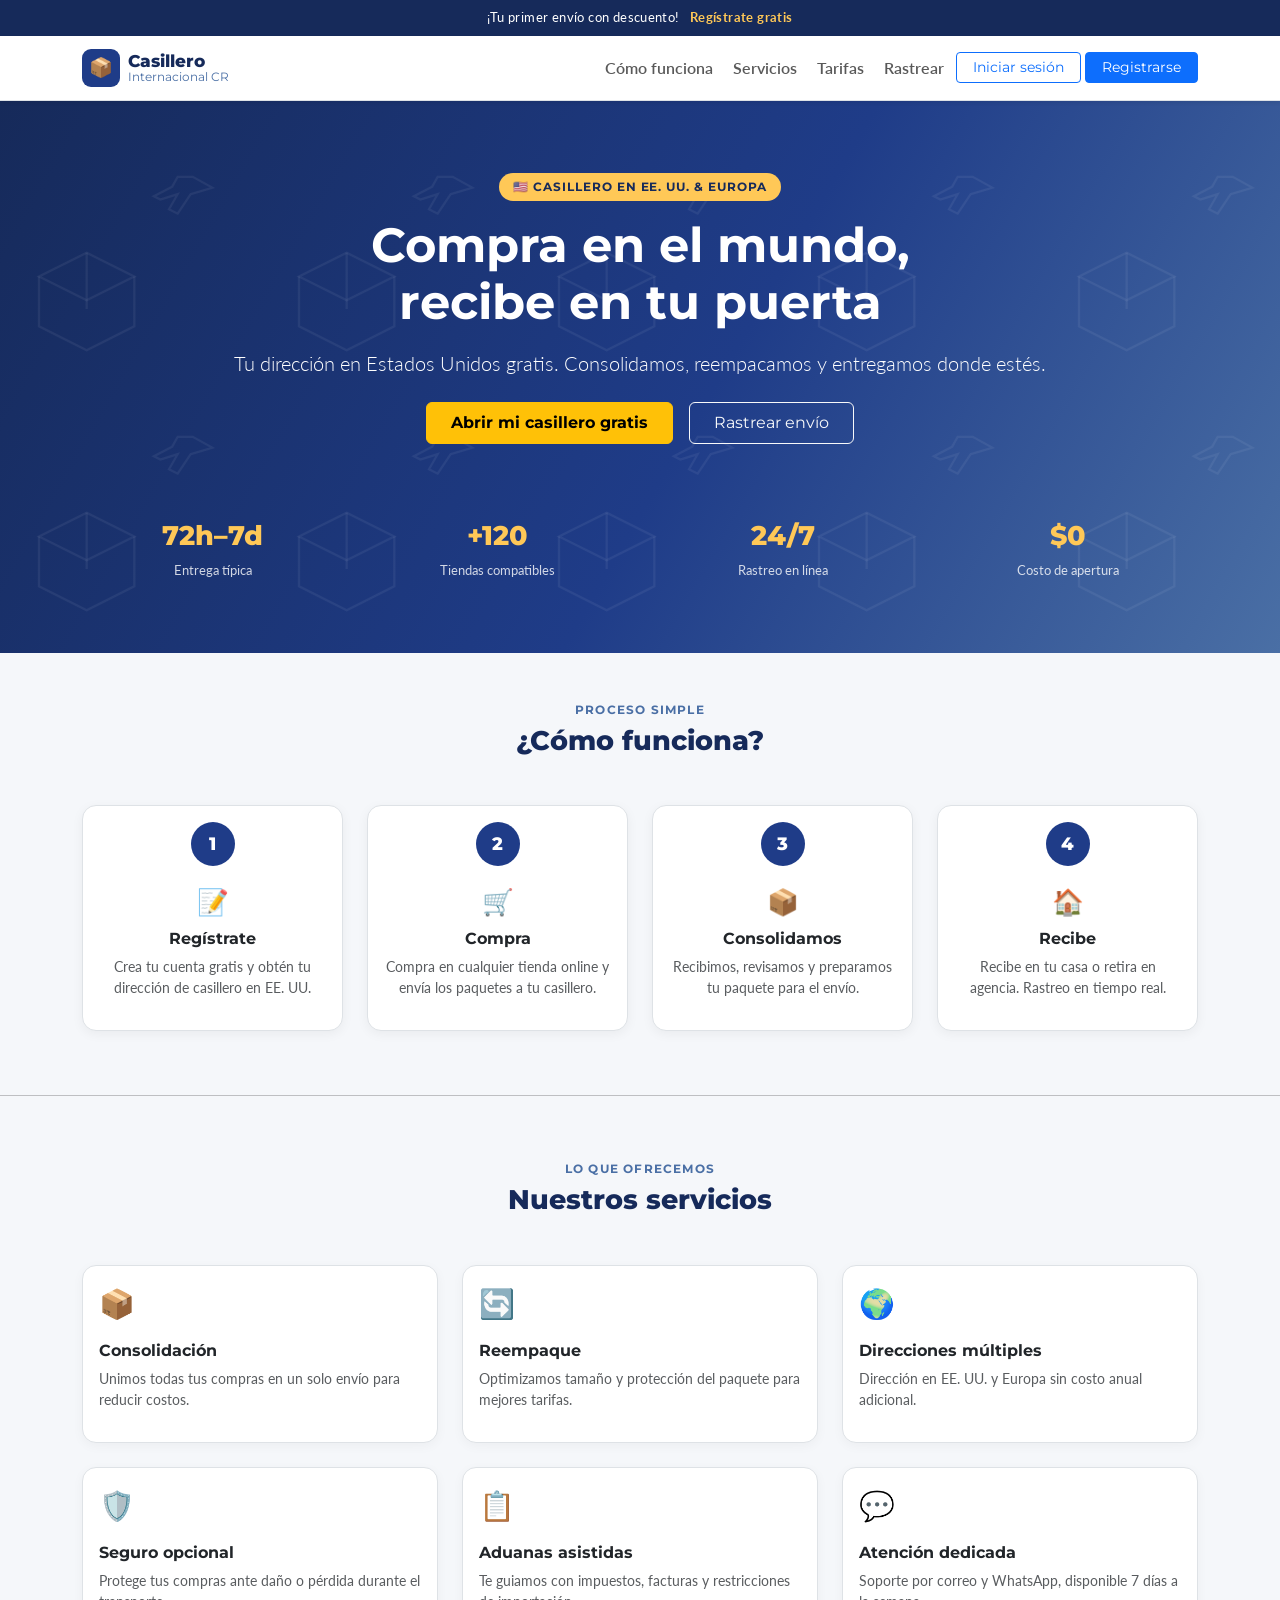
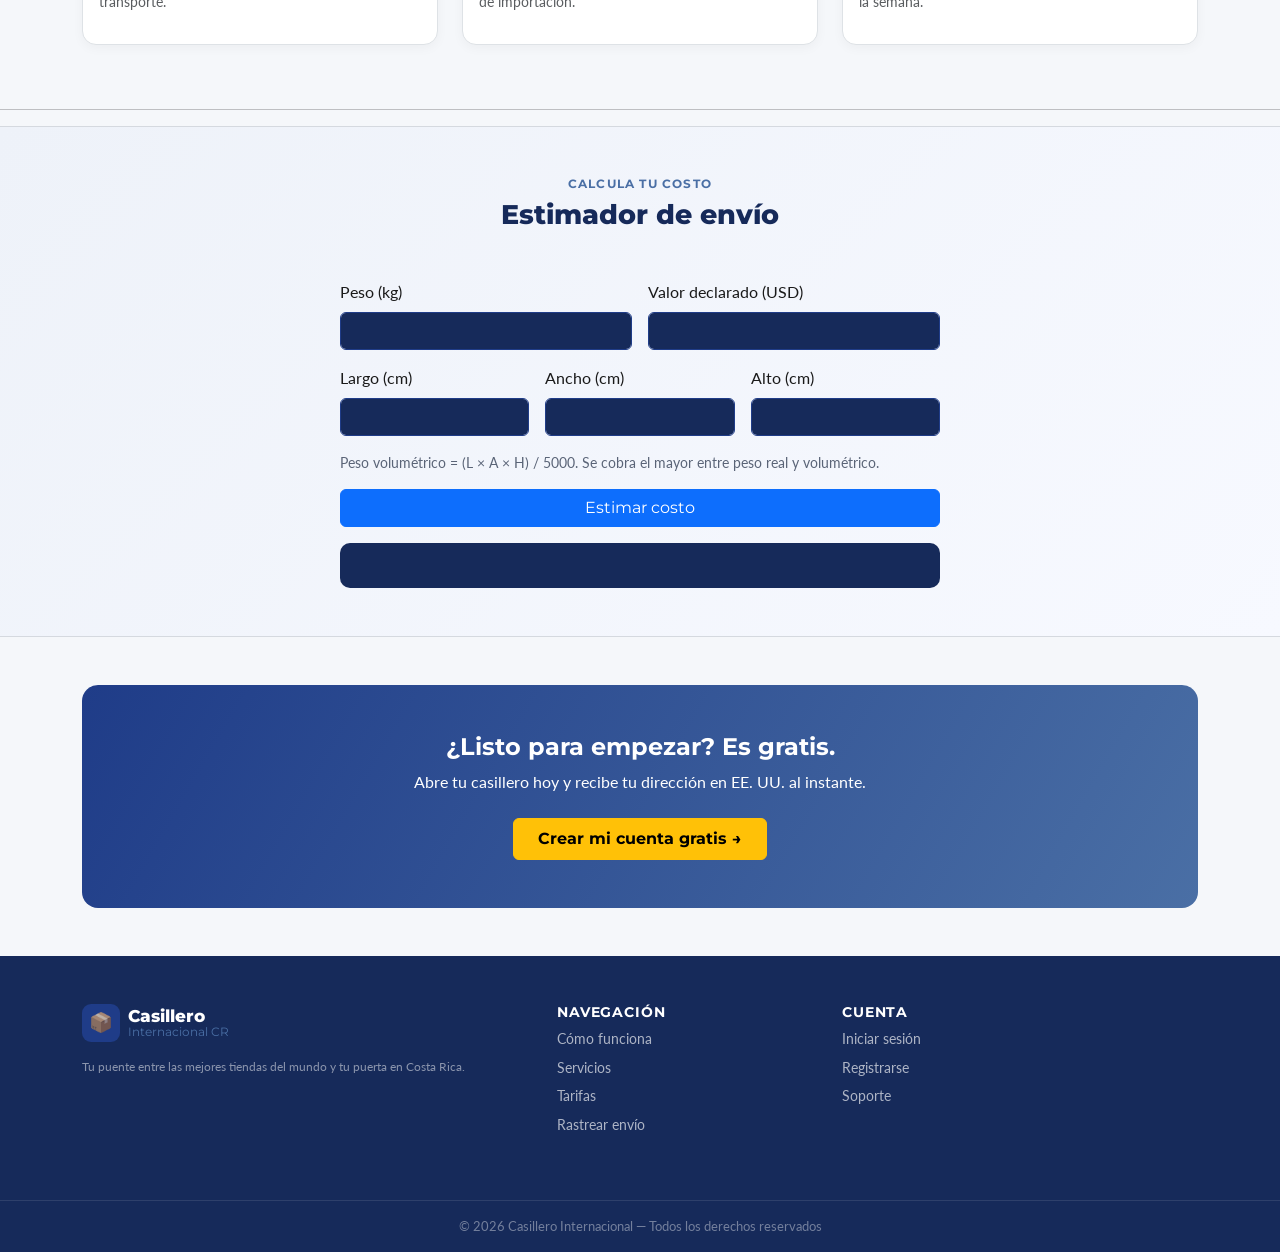
==== commit 9c276bc8: "Mejorar el mensaje de la topbar eliminando el emoji y ajustando el texto." ====
--- a/II Avance/index.html
+++ b/II Avance/index.html
@@ -16,7 +16,7 @@
 
   <!-- Topbar -->
   <div class="topbar text-center py-2 px-3">
-    🚀 ¡Tu primer envío con descuento! &nbsp;
+     ¡Tu primer envío con descuento! &nbsp;
     <a href="registro.html">Regístrate gratis</a>
   </div>
 
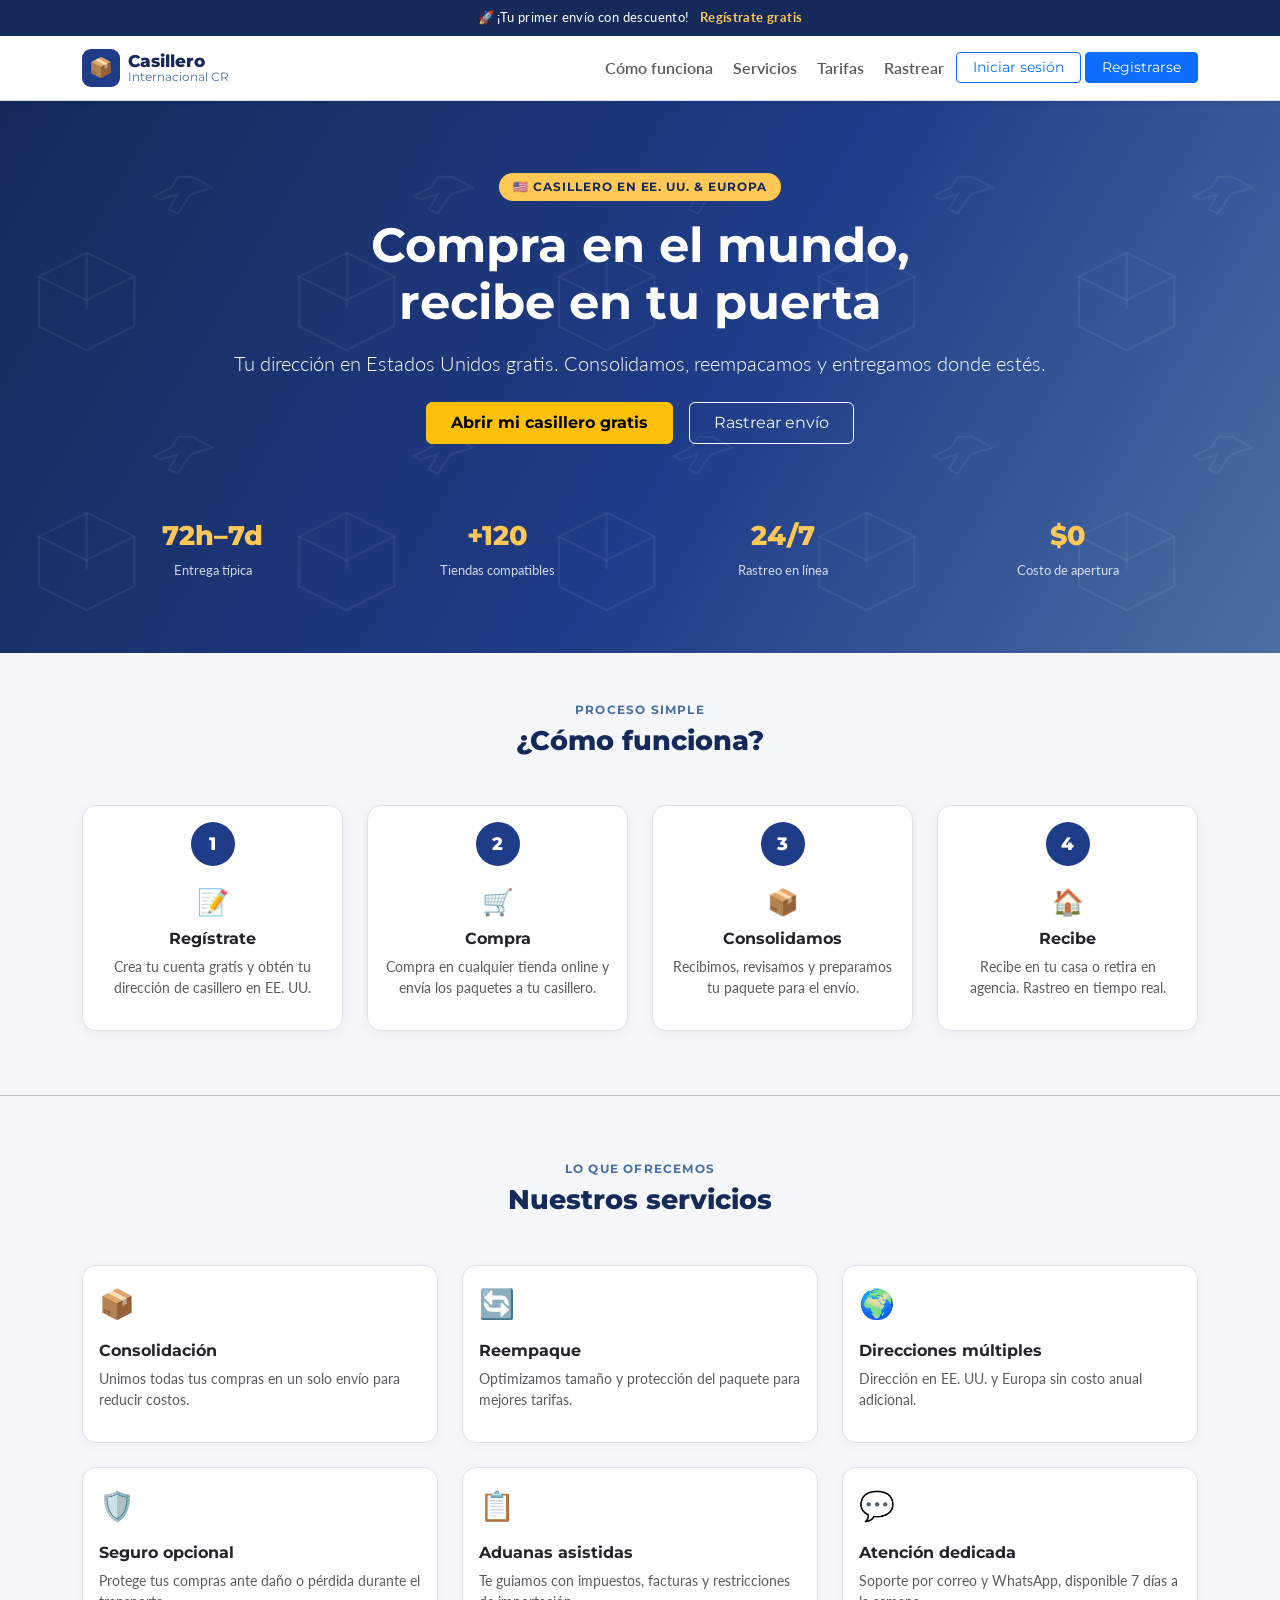
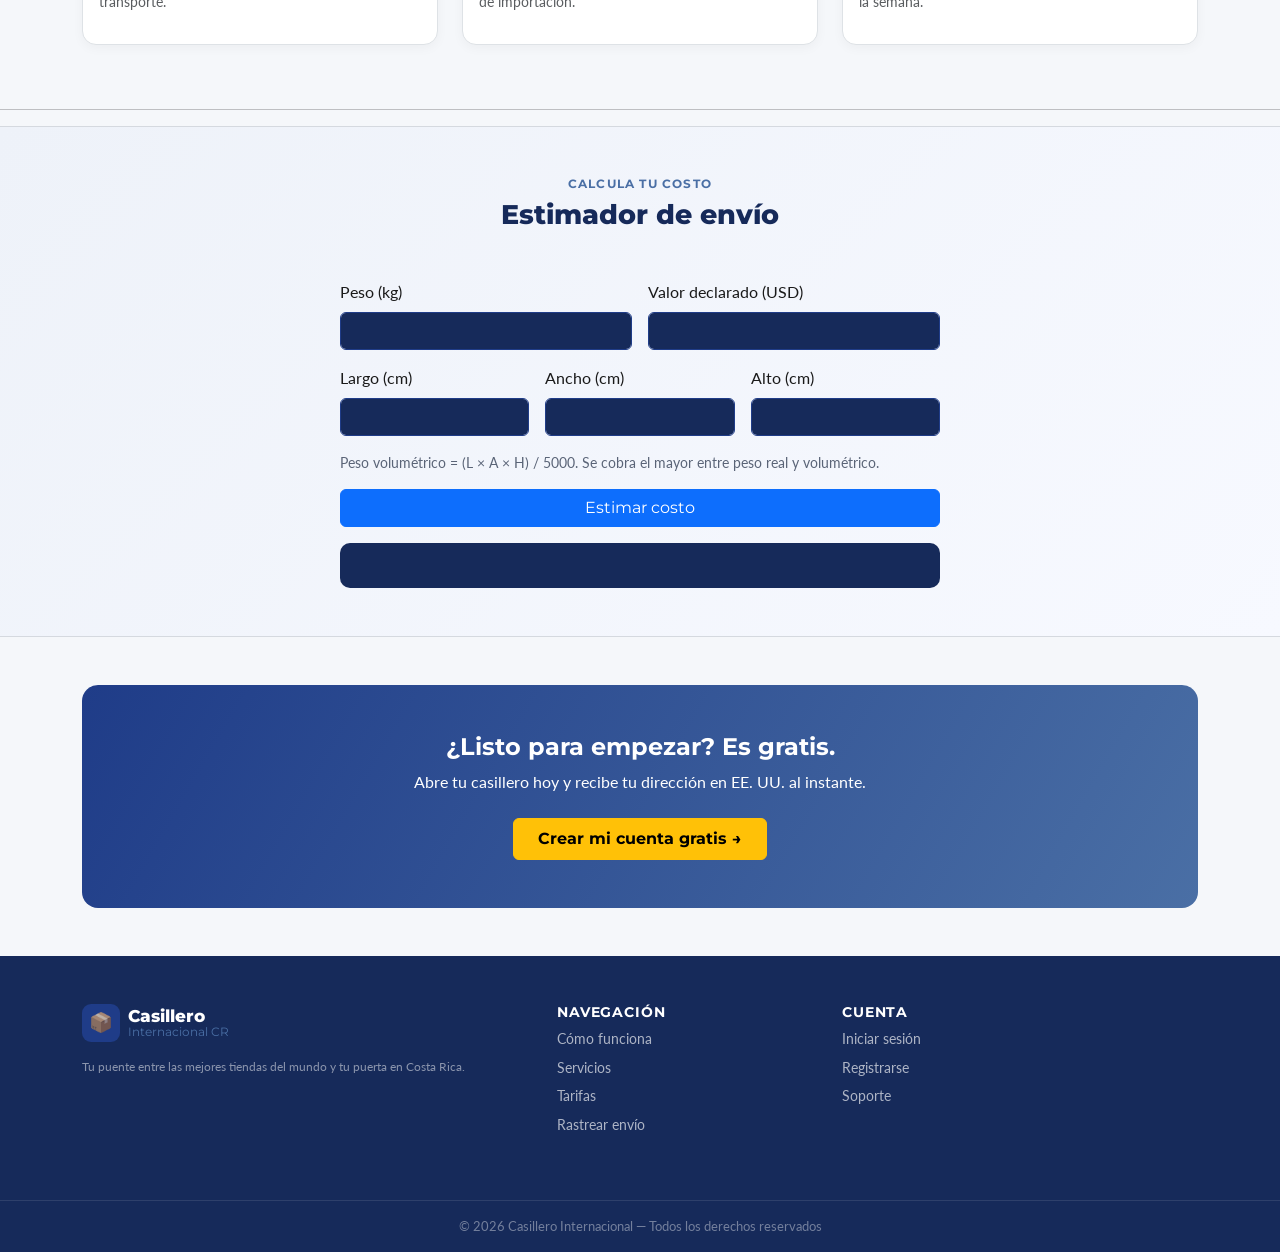
==== commit c7803a65: "Mejorar la topbar añadiendo un emoji y corregir el enlace de ayuda en tarifas.html" ====
--- a/II Avance/index.html
+++ b/II Avance/index.html
@@ -16,7 +16,7 @@
 
   <!-- Topbar -->
   <div class="topbar text-center py-2 px-3">
-     ¡Tu primer envío con descuento! &nbsp;
+    🚀 ¡Tu primer envío con descuento! &nbsp;
     <a href="registro.html">Regístrate gratis</a>
   </div>
 
